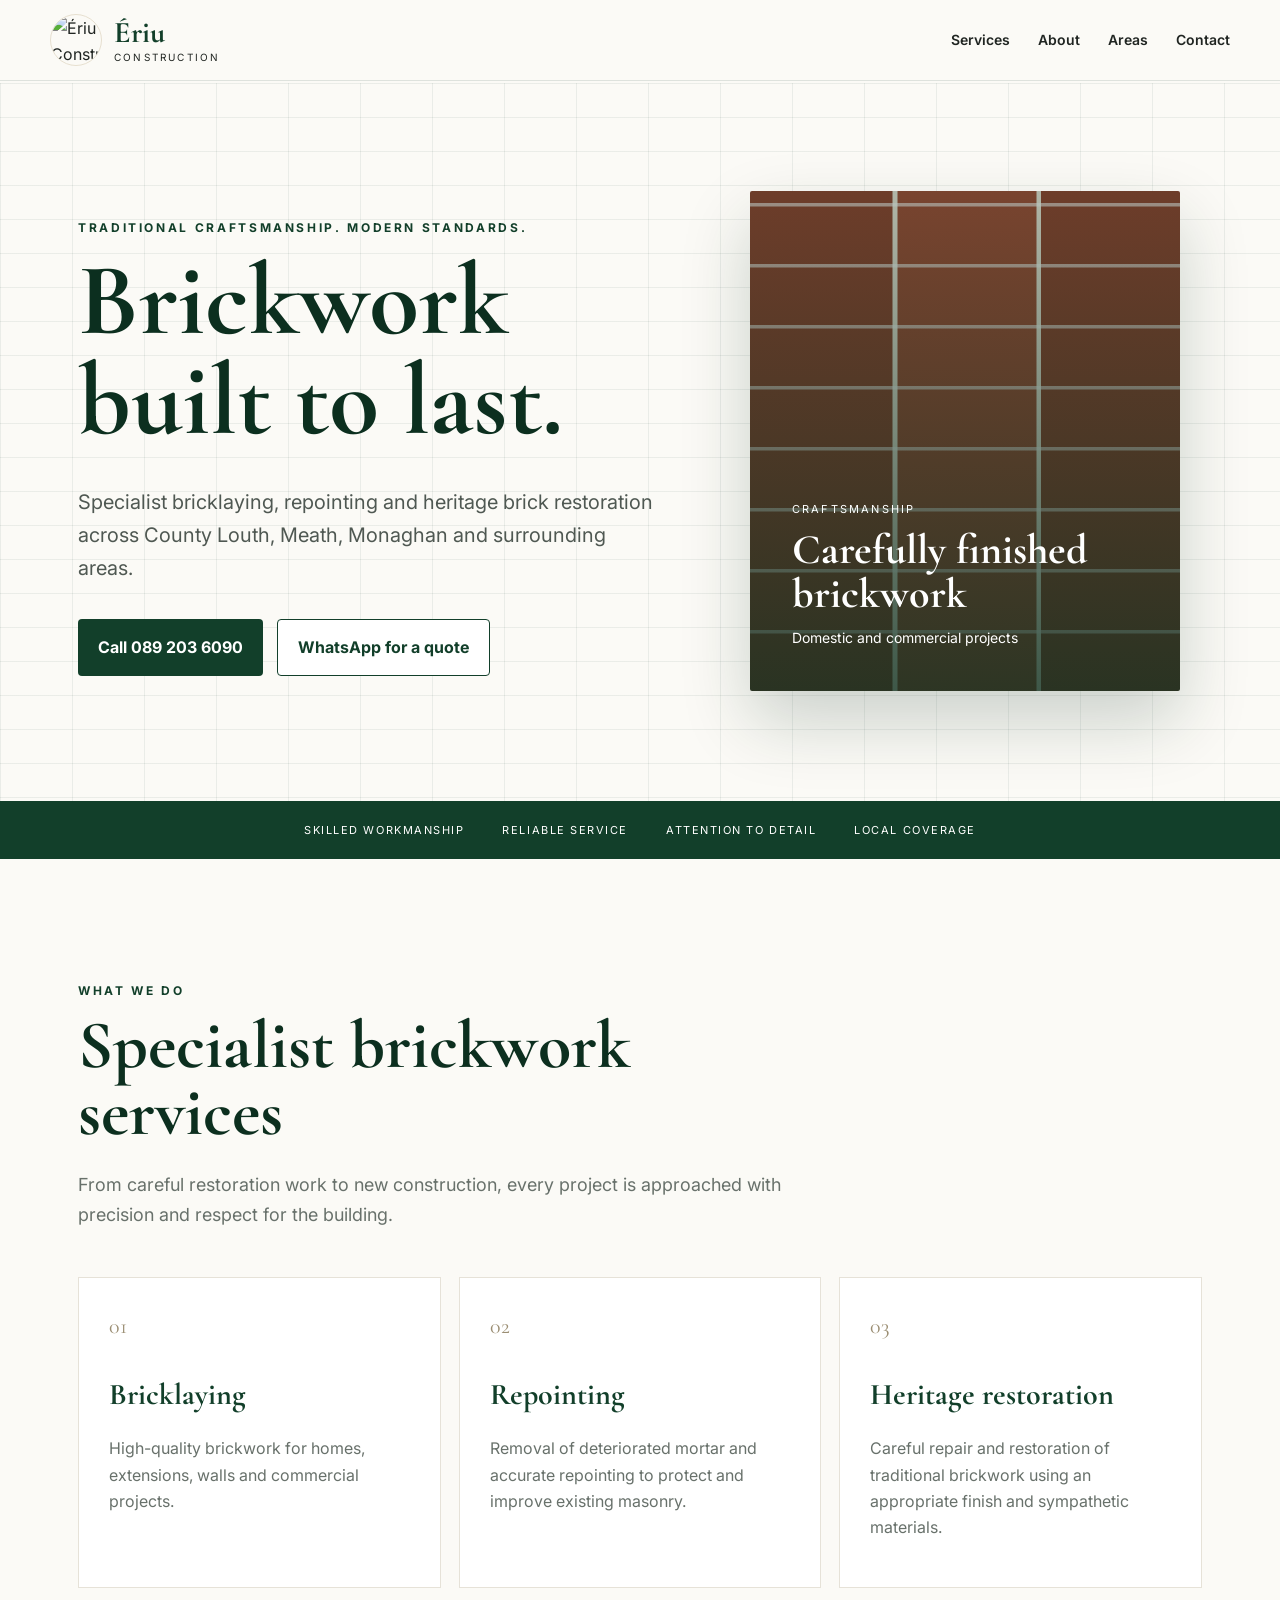
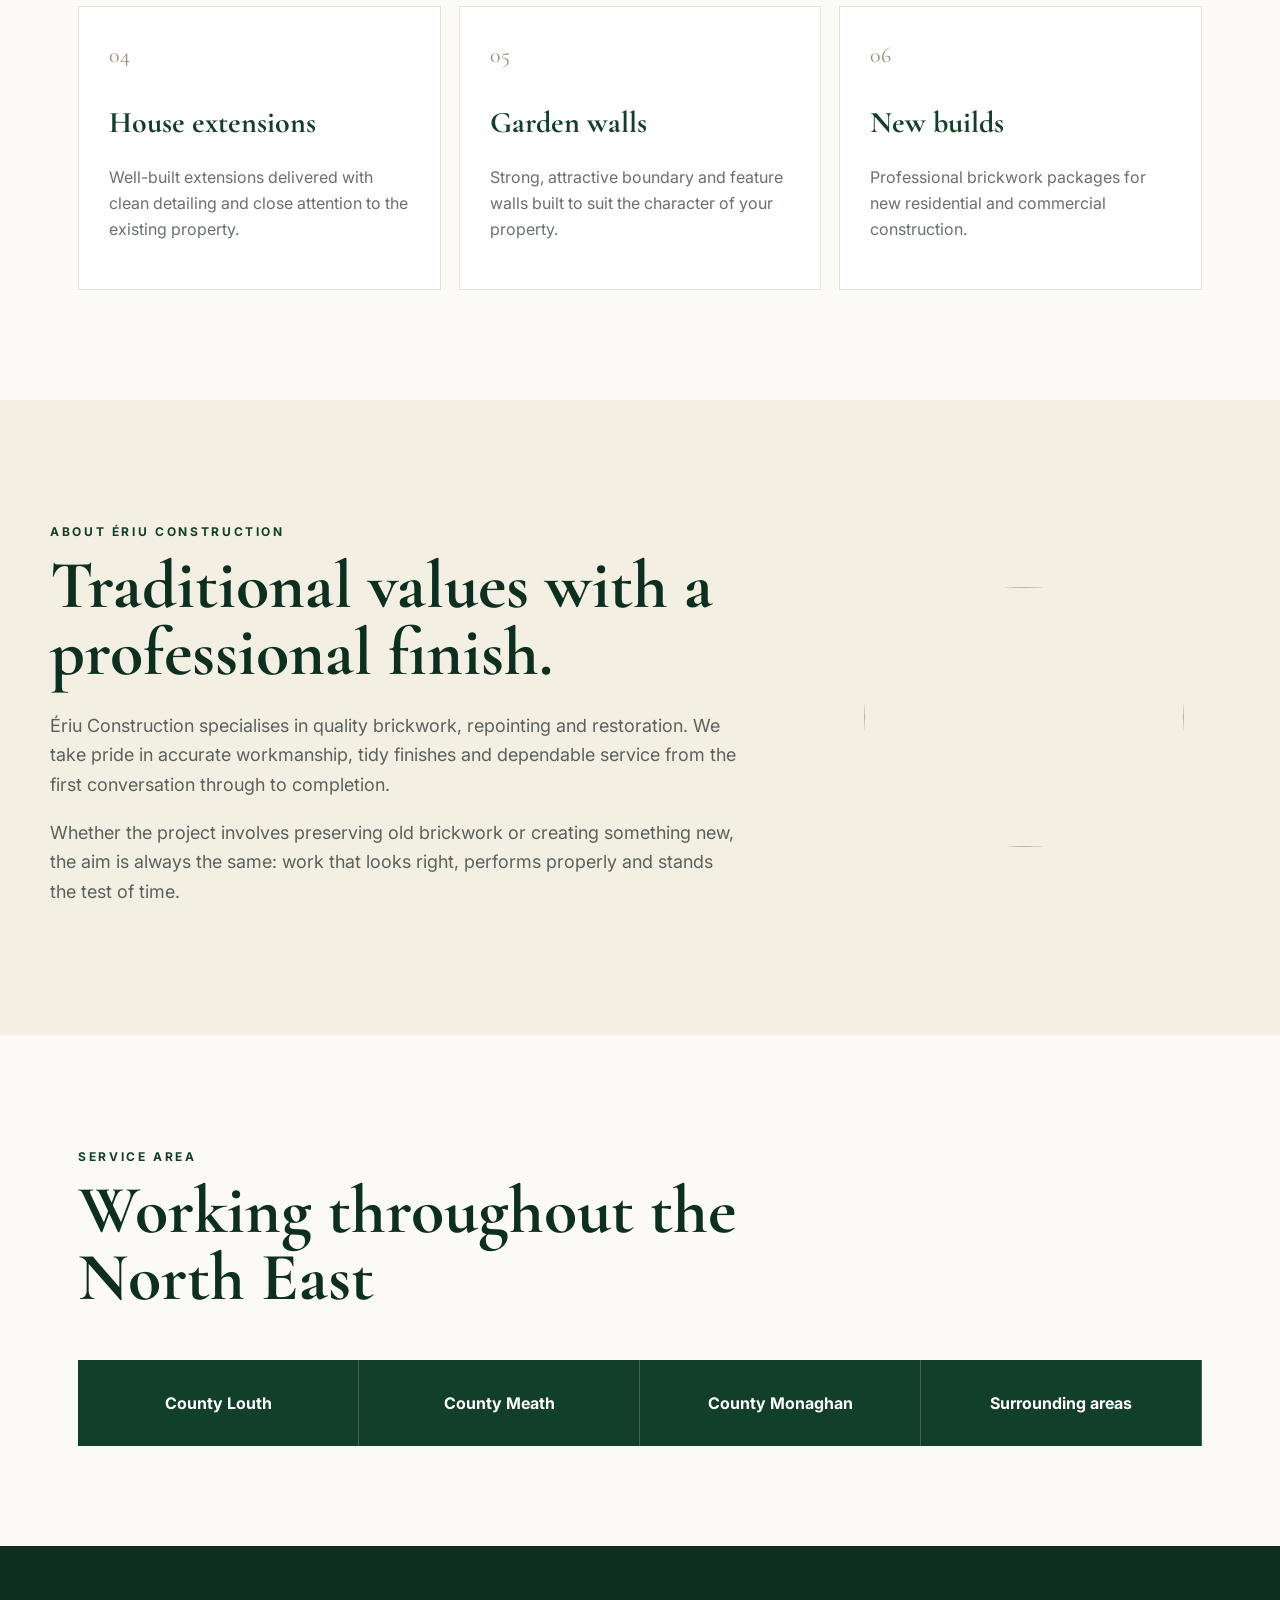
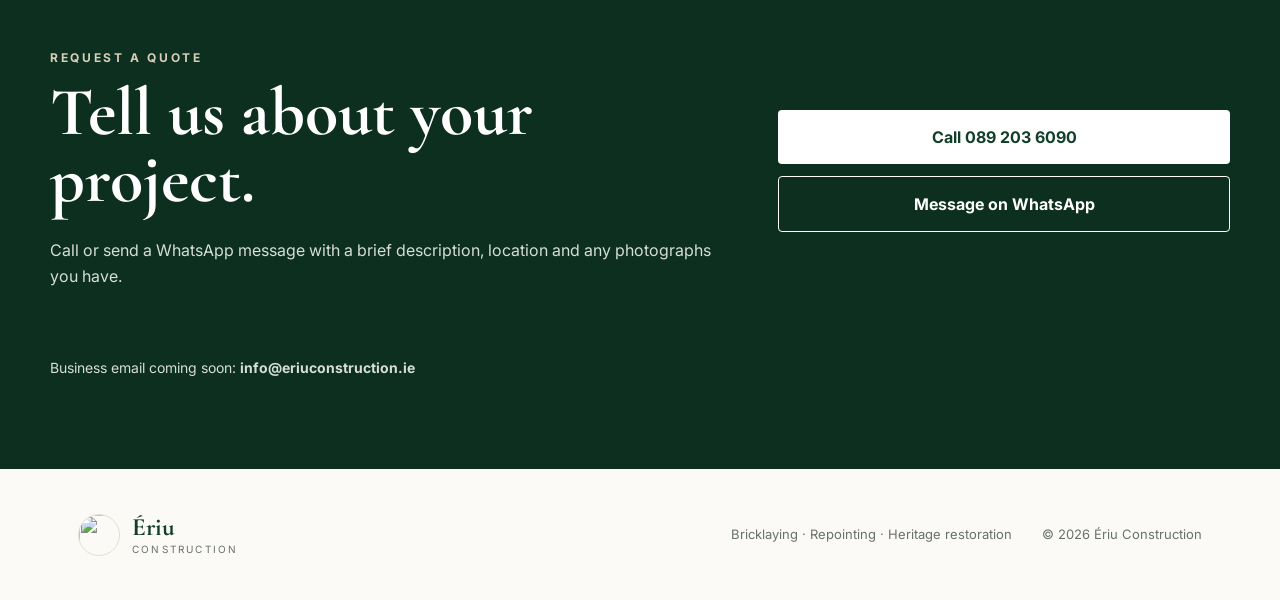
==== index.html @ cddb8277 "Add files via upload" ====
<!doctype html>
<html lang="en-IE">
<head>
  <meta charset="utf-8">
  <meta name="viewport" content="width=device-width, initial-scale=1">
  <title>Ériu Construction | Bricklaying, Repointing & Heritage Restoration</title>
  <meta name="description" content="Ériu Construction provides professional bricklaying, repointing, heritage brick restoration, house extensions, garden walls and new builds across County Louth, Meath, Monaghan and surrounding areas.">
  <meta name="theme-color" content="#123f2a">
  <link rel="preconnect" href="https://fonts.googleapis.com">
  <link rel="preconnect" href="https://fonts.gstatic.com" crossorigin>
  <link href="https://fonts.googleapis.com/css2?family=Cormorant+Garamond:wght@600;700&family=Inter:wght@400;500;600;700&display=swap" rel="stylesheet">
  <link rel="stylesheet" href="styles.css">
</head>
<body>
  <header class="site-header">
    <a class="brand" href="#top" aria-label="Ériu Construction home">
      <img src="assets/eriu-emblem.jpg" alt="Ériu Construction emblem">
      <span><strong>Ériu</strong><small>Construction</small></span>
    </a>
    <button class="menu-button" aria-expanded="false" aria-controls="site-nav">Menu</button>
    <nav id="site-nav">
      <a href="#services">Services</a>
      <a href="#about">About</a>
      <a href="#areas">Areas</a>
      <a href="#contact">Contact</a>
    </nav>
  </header>

  <main id="top">
    <section class="hero">
      <div class="hero-content">
        <p class="eyebrow">Traditional craftsmanship. Modern standards.</p>
        <h1>Brickwork built to last.</h1>
        <p class="lead">Specialist bricklaying, repointing and heritage brick restoration across County Louth, Meath, Monaghan and surrounding areas.</p>
        <div class="hero-actions">
          <a class="button primary" href="tel:+353892036090">Call 089 203 6090</a>
          <a class="button secondary" href="https://wa.me/353892036090?text=Hello%20%C3%89riu%20Construction%2C%20I%27d%20like%20to%20request%20a%20quote." target="_blank" rel="noopener">WhatsApp for a quote</a>
        </div>
      </div>
      <div class="hero-panel" aria-hidden="true">
        <div class="brick-card">
          <span>Craftsmanship</span>
          <strong>Carefully finished brickwork</strong>
          <small>Domestic and commercial projects</small>
        </div>
      </div>
    </section>

    <section class="trust-strip" aria-label="Key qualities">
      <span>Skilled workmanship</span>
      <span>Reliable service</span>
      <span>Attention to detail</span>
      <span>Local coverage</span>
    </section>

    <section class="section" id="services">
      <div class="section-heading">
        <p class="eyebrow">What we do</p>
        <h2>Specialist brickwork services</h2>
        <p>From careful restoration work to new construction, every project is approached with precision and respect for the building.</p>
      </div>

      <div class="services-grid">
        <article><span>01</span><h3>Bricklaying</h3><p>High-quality brickwork for homes, extensions, walls and commercial projects.</p></article>
        <article><span>02</span><h3>Repointing</h3><p>Removal of deteriorated mortar and accurate repointing to protect and improve existing masonry.</p></article>
        <article><span>03</span><h3>Heritage restoration</h3><p>Careful repair and restoration of traditional brickwork using an appropriate finish and sympathetic materials.</p></article>
        <article><span>04</span><h3>House extensions</h3><p>Well-built extensions delivered with clean detailing and close attention to the existing property.</p></article>
        <article><span>05</span><h3>Garden walls</h3><p>Strong, attractive boundary and feature walls built to suit the character of your property.</p></article>
        <article><span>06</span><h3>New builds</h3><p>Professional brickwork packages for new residential and commercial construction.</p></article>
      </div>
    </section>

    <section class="feature-section" id="about">
      <div class="feature-copy">
        <p class="eyebrow">About Ériu Construction</p>
        <h2>Traditional values with a professional finish.</h2>
        <p>Ériu Construction specialises in quality brickwork, repointing and restoration. We take pride in accurate workmanship, tidy finishes and dependable service from the first conversation through to completion.</p>
        <p>Whether the project involves preserving old brickwork or creating something new, the aim is always the same: work that looks right, performs properly and stands the test of time.</p>
      </div>
      <div class="feature-mark">
        <img src="assets/eriu-emblem.jpg" alt="">
      </div>
    </section>

    <section class="section area-section" id="areas">
      <div class="section-heading">
        <p class="eyebrow">Service area</p>
        <h2>Working throughout the North East</h2>
      </div>
      <div class="area-card">
        <strong>County Louth</strong>
        <strong>County Meath</strong>
        <strong>County Monaghan</strong>
        <strong>Surrounding areas</strong>
      </div>
    </section>

    <section class="contact-section" id="contact">
      <div>
        <p class="eyebrow">Request a quote</p>
        <h2>Tell us about your project.</h2>
        <p>Call or send a WhatsApp message with a brief description, location and any photographs you have.</p>
      </div>
      <div class="contact-actions">
        <a class="button light" href="tel:+353892036090">Call 089 203 6090</a>
        <a class="button outline-light" href="https://wa.me/353892036090?text=Hello%20%C3%89riu%20Construction%2C%20I%27d%20like%20to%20request%20a%20quote." target="_blank" rel="noopener">Message on WhatsApp</a>
      </div>
      <p class="email-note">Business email coming soon: <strong>info@eriuconstruction.ie</strong></p>
    </section>
  </main>

  <footer>
    <div class="brand footer-brand">
      <img src="assets/eriu-emblem.jpg" alt="">
      <span><strong>Ériu</strong><small>Construction</small></span>
    </div>
    <p>Bricklaying · Repointing · Heritage restoration</p>
    <p>© <span id="year"></span> Ériu Construction</p>
  </footer>

  <script src="script.js"></script>
</body>
</html>
---- styles.css ----
*{box-sizing:border-box}
:root{
  --green:#123f2a;
  --green-2:#0c2f1f;
  --cream:#f3efe3;
  --cream-2:#e6dfcf;
  --charcoal:#202522;
  --muted:#68716b;
  --white:#fff;
  --max:1180px;
}
html{scroll-behavior:smooth}
body{margin:0;font-family:Inter,Arial,sans-serif;color:var(--charcoal);background:#fbfaf6;line-height:1.65}
a{color:inherit}
img{max-width:100%;display:block}
.site-header{position:sticky;top:0;z-index:20;display:flex;align-items:center;justify-content:space-between;padding:14px max(22px,calc((100vw - var(--max))/2));background:rgba(251,250,246,.95);backdrop-filter:blur(10px);border-bottom:1px solid rgba(18,63,42,.12)}
.brand{display:flex;align-items:center;gap:12px;text-decoration:none}
.brand img{width:52px;height:52px;border-radius:50%;object-fit:cover;border:1px solid var(--cream-2)}
.brand span{display:flex;flex-direction:column;line-height:1}
.brand strong{font-family:"Cormorant Garamond",serif;font-size:30px;color:var(--green)}
.brand small{text-transform:uppercase;letter-spacing:.22em;font-size:10px;margin-top:4px}
nav{display:flex;gap:28px}
nav a{text-decoration:none;font-weight:600;font-size:14px}
nav a:hover{color:var(--green)}
.menu-button{display:none;border:1px solid rgba(18,63,42,.25);background:transparent;padding:10px 13px;border-radius:8px}
.hero{max-width:var(--max);margin:0 auto;min-height:720px;padding:90px 28px;display:grid;grid-template-columns:1.1fr .9fr;gap:70px;align-items:center}
.hero:before{content:"";position:absolute;inset:83px 0 auto 0;height:720px;z-index:-2;background:
linear-gradient(90deg,rgba(18,63,42,.07) 1px,transparent 1px),
linear-gradient(rgba(18,63,42,.07) 1px,transparent 1px);
background-size:72px 34px}
.hero h1,.section h2,.feature-section h2,.contact-section h2{font-family:"Cormorant Garamond",serif;line-height:.98;margin:.1em 0 .35em}
.hero h1{font-size:clamp(58px,8vw,104px);max-width:720px;color:var(--green-2)}
.eyebrow{text-transform:uppercase;letter-spacing:.22em;font-size:12px;font-weight:700;color:var(--green)}
.lead{font-size:20px;max-width:650px;color:#4f5852}
.hero-actions{display:flex;gap:14px;flex-wrap:wrap;margin-top:34px}
.button{display:inline-flex;align-items:center;justify-content:center;text-decoration:none;padding:14px 20px;border-radius:4px;font-weight:700;transition:.2s ease}
.primary{background:var(--green);color:white}
.primary:hover{background:var(--green-2);transform:translateY(-1px)}
.secondary{border:1px solid var(--green);color:var(--green);background:#fff}
.secondary:hover{background:var(--cream)}
.hero-panel{display:flex;justify-content:center}
.brick-card{width:min(430px,100%);min-height:500px;padding:42px;display:flex;flex-direction:column;justify-content:flex-end;color:white;border-radius:2px;background:
linear-gradient(rgba(12,47,31,.28),rgba(12,47,31,.78)),
repeating-linear-gradient(0deg,transparent 0 57px,rgba(255,255,255,.6) 58px 61px),
repeating-linear-gradient(90deg,#93422e 0 142px,#f0eadc 143px 147px,#a34c35 148px 286px,#f0eadc 287px 291px);
box-shadow:0 30px 70px rgba(12,47,31,.2)}
.brick-card span{text-transform:uppercase;letter-spacing:.2em;font-size:11px}
.brick-card strong{font-family:"Cormorant Garamond",serif;font-size:42px;line-height:1.05;margin:10px 0}
.brick-card small{font-size:14px}
.trust-strip{display:flex;justify-content:center;gap:38px;flex-wrap:wrap;padding:20px;background:var(--green);color:white;text-transform:uppercase;letter-spacing:.14em;font-size:11px}
.section{max-width:var(--max);margin:0 auto;padding:110px 28px}
.section-heading{max-width:760px;margin-bottom:48px}
.section h2,.feature-section h2,.contact-section h2{font-size:clamp(42px,6vw,68px);color:var(--green-2)}
.section-heading>p:last-child{font-size:18px;color:var(--muted)}
.services-grid{display:grid;grid-template-columns:repeat(3,1fr);gap:18px}
.services-grid article{background:white;border:1px solid #e6e2d8;padding:30px;min-height:250px}
.services-grid span{font-family:"Cormorant Garamond",serif;color:#9b8e73;font-size:22px}
.services-grid h3{font-family:"Cormorant Garamond",serif;font-size:30px;margin:25px 0 8px;color:var(--green)}
.services-grid p{color:var(--muted)}
.feature-section{background:var(--cream);padding:110px max(28px,calc((100vw - var(--max))/2));display:grid;grid-template-columns:1.25fr .75fr;gap:80px;align-items:center}
.feature-copy p:not(.eyebrow){font-size:18px;color:#59625c}
.feature-mark{display:flex;justify-content:center}
.feature-mark img{width:320px;height:260px;object-fit:cover;border-radius:50%;mix-blend-mode:multiply}
.area-section{padding-top:100px;padding-bottom:100px}
.area-card{display:grid;grid-template-columns:repeat(4,1fr);background:var(--green);color:white}
.area-card strong{padding:30px;border-right:1px solid rgba(255,255,255,.2);text-align:center}
.contact-section{background:var(--green-2);color:white;padding:90px max(28px,calc((100vw - var(--max))/2));display:grid;grid-template-columns:1.2fr .8fr;gap:50px;align-items:center}
.contact-section .eyebrow{color:#d7cdb8}
.contact-section h2{color:white}
.contact-section p{max-width:680px;color:#d7ddd9}
.contact-actions{display:flex;flex-direction:column;gap:12px}
.light{background:white;color:var(--green)}
.outline-light{border:1px solid white;color:white}
.email-note{grid-column:1/-1;font-size:14px;margin:0}
footer{max-width:var(--max);margin:0 auto;padding:42px 28px;display:grid;grid-template-columns:1fr auto auto;gap:30px;align-items:center;font-size:13px;color:var(--muted)}
.footer-brand img{width:42px;height:42px}.footer-brand strong{font-size:25px}
@media(max-width:850px){
  nav{display:none;position:absolute;top:81px;left:0;right:0;background:#fbfaf6;padding:22px;flex-direction:column;border-bottom:1px solid #ddd}
  nav.open{display:flex}.menu-button{display:block}
  .hero{grid-template-columns:1fr;min-height:auto;padding-top:65px}.hero-panel{justify-content:flex-start}
  .brick-card{min-height:420px}
  .services-grid{grid-template-columns:1fr 1fr}
  .feature-section{grid-template-columns:1fr}
  .area-card{grid-template-columns:1fr 1fr}
  .contact-section{grid-template-columns:1fr}
  footer{grid-template-columns:1fr}
}
@media(max-width:560px){
  .hero{padding:55px 20px 75px}.hero h1{font-size:62px}
  .hero-actions{flex-direction:column}.button{width:100%}
  .section{padding:80px 20px}.services-grid{grid-template-columns:1fr}
  .feature-section{padding:80px 20px}.area-card{grid-template-columns:1fr}
  .area-card strong{border-right:0;border-bottom:1px solid rgba(255,255,255,.2)}
  .contact-section{padding:75px 20px}
  .site-header{padding-left:16px;padding-right:16px}
}
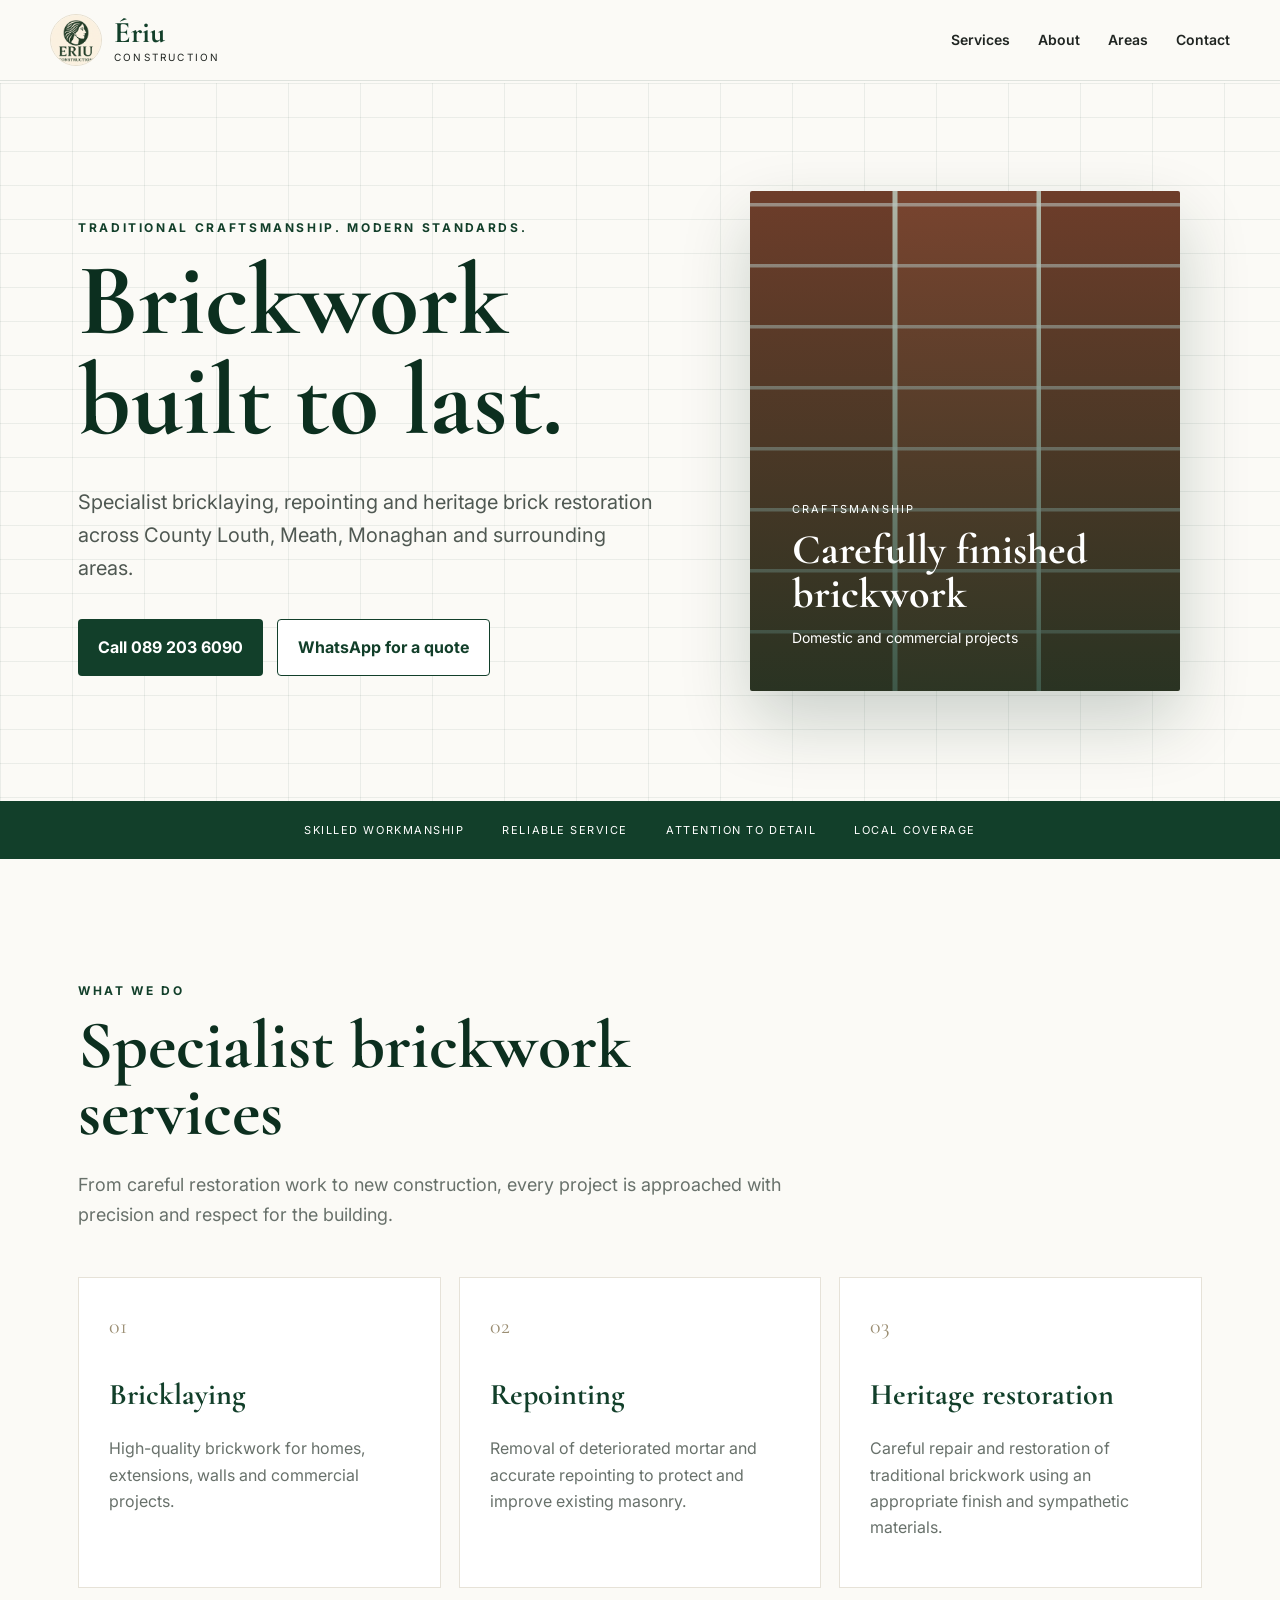
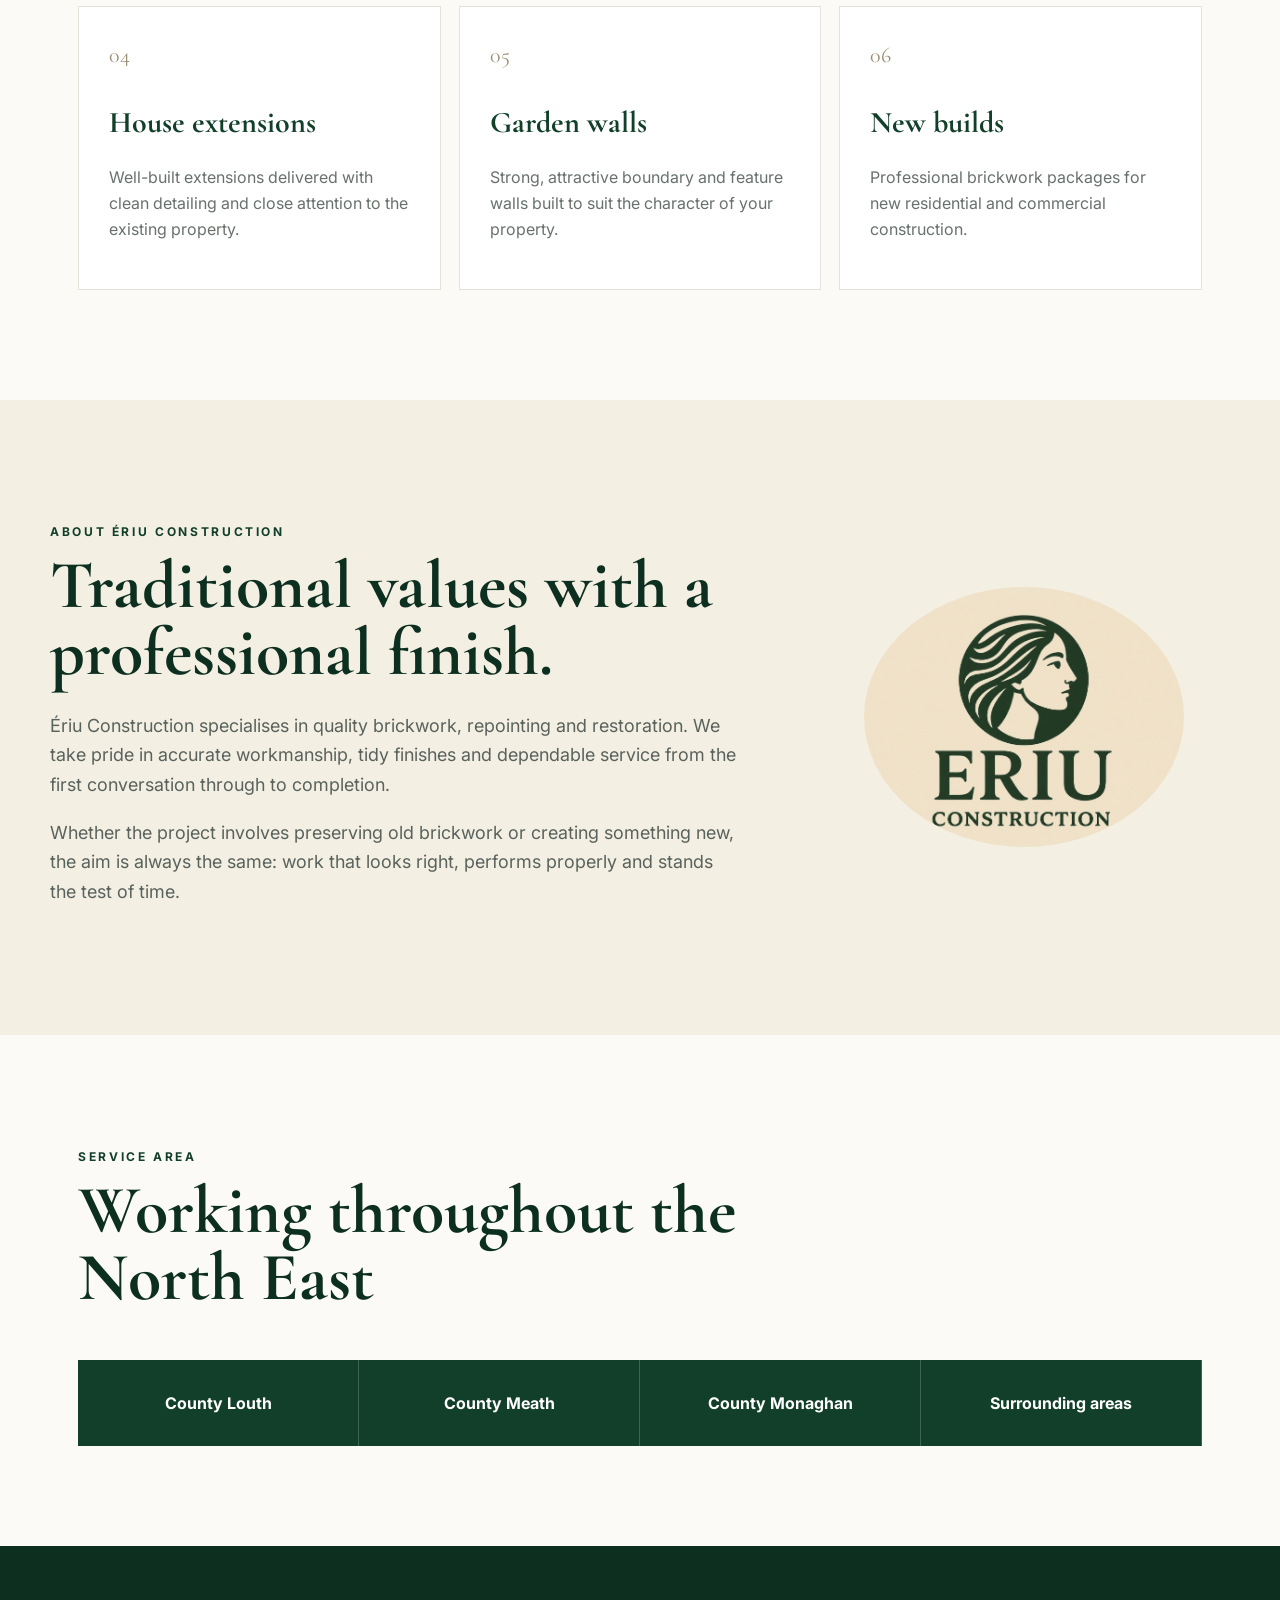
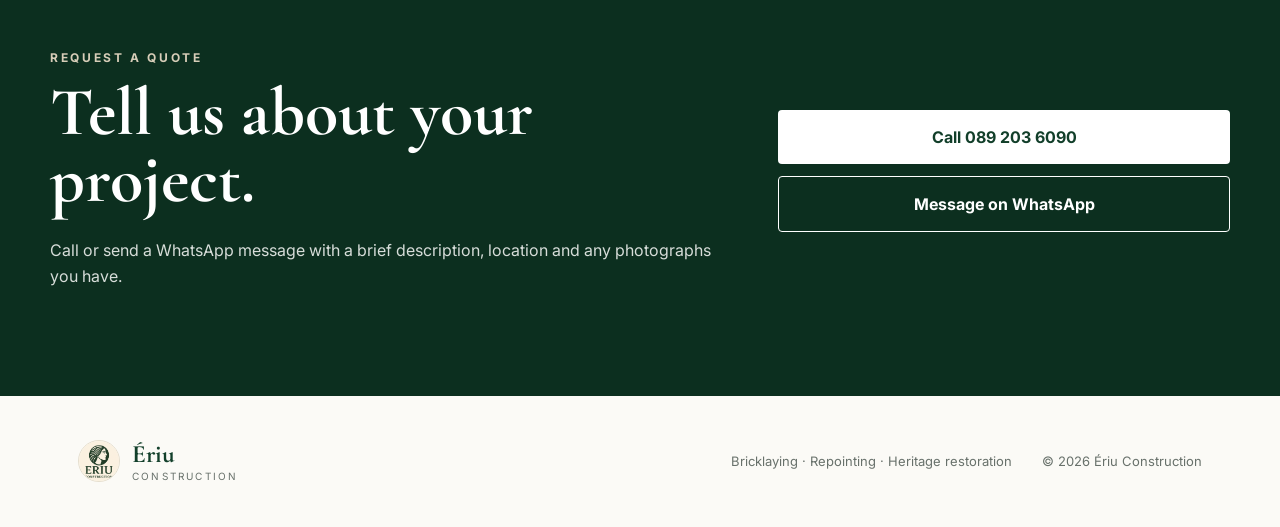
==== commit 328b2688: "Add files via upload" ====
--- a/index.html
+++ b/index.html
@@ -105,7 +105,6 @@
         <a class="button light" href="tel:+353892036090">Call 089 203 6090</a>
         <a class="button outline-light" href="https://wa.me/353892036090?text=Hello%20%C3%89riu%20Construction%2C%20I%27d%20like%20to%20request%20a%20quote." target="_blank" rel="noopener">Message on WhatsApp</a>
       </div>
-      <p class="email-note">Business email coming soon: <strong>info@eriuconstruction.ie</strong></p>
     </section>
   </main>
 
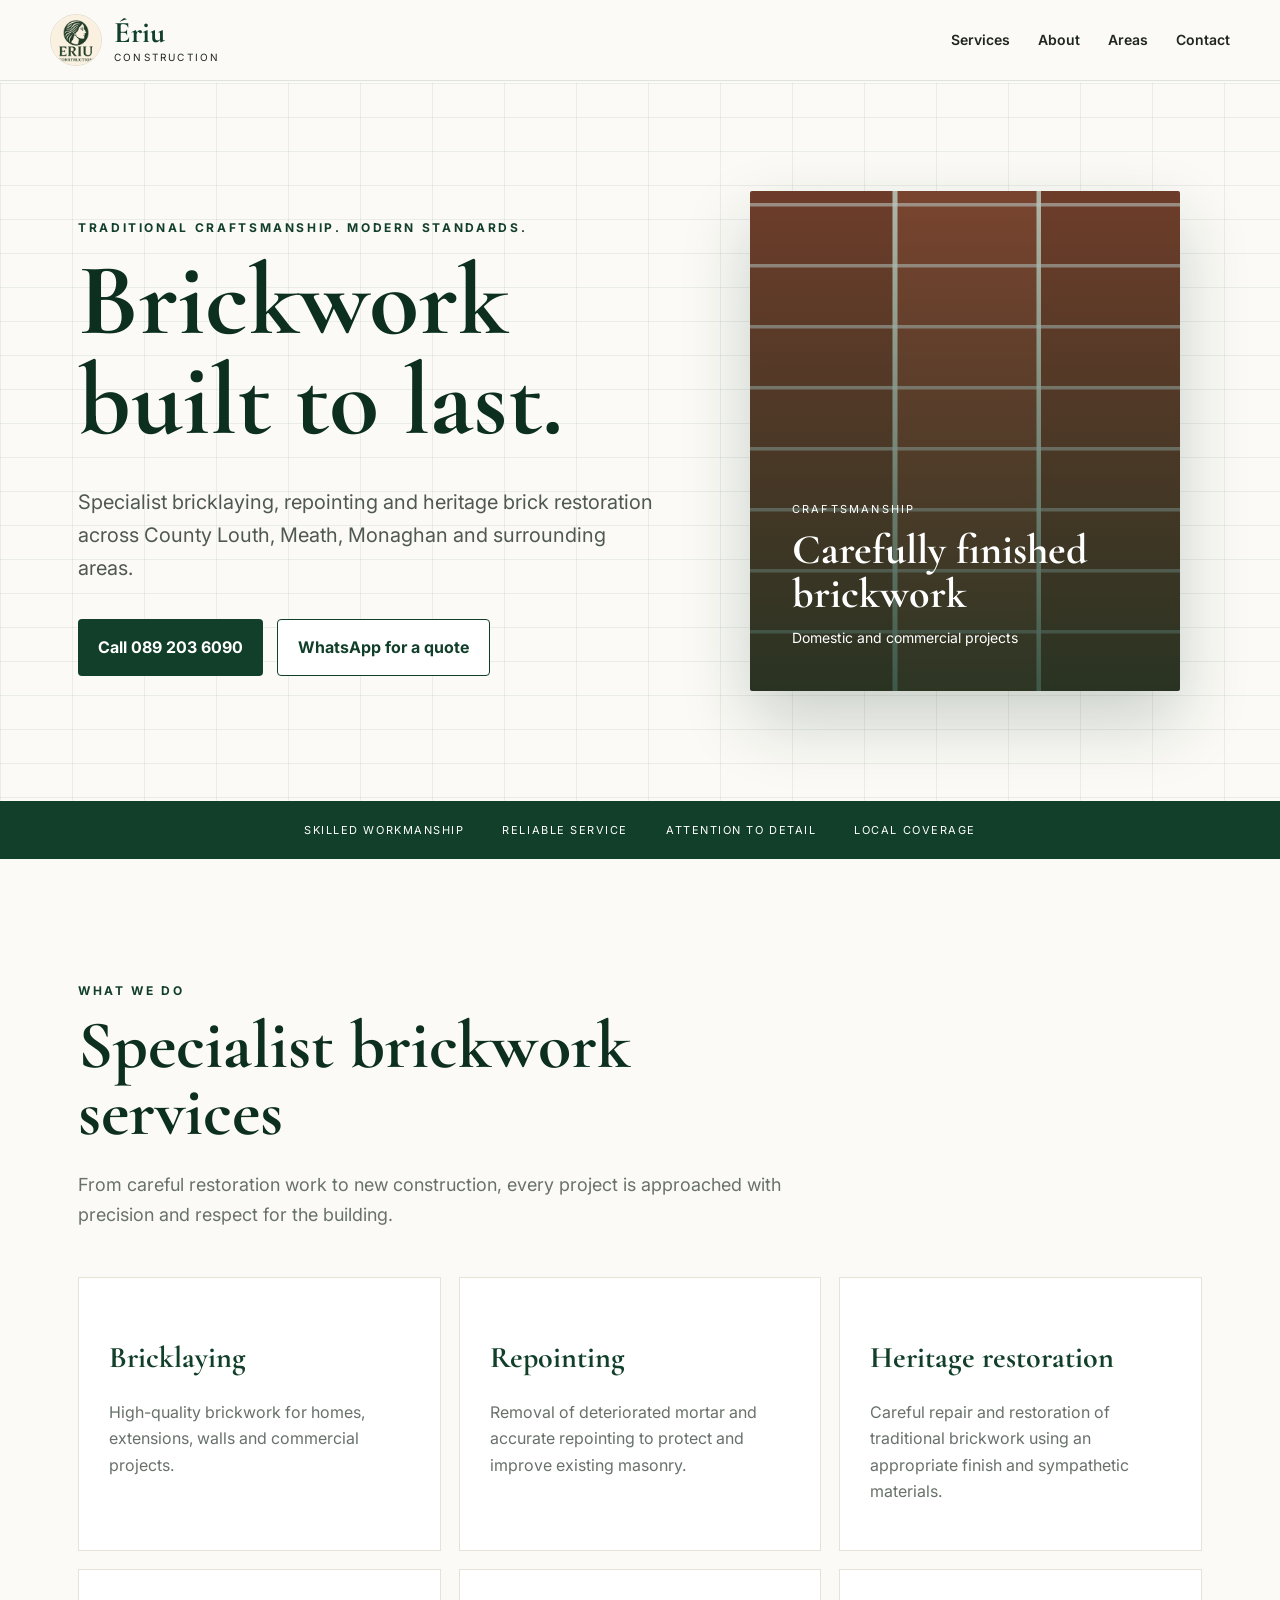
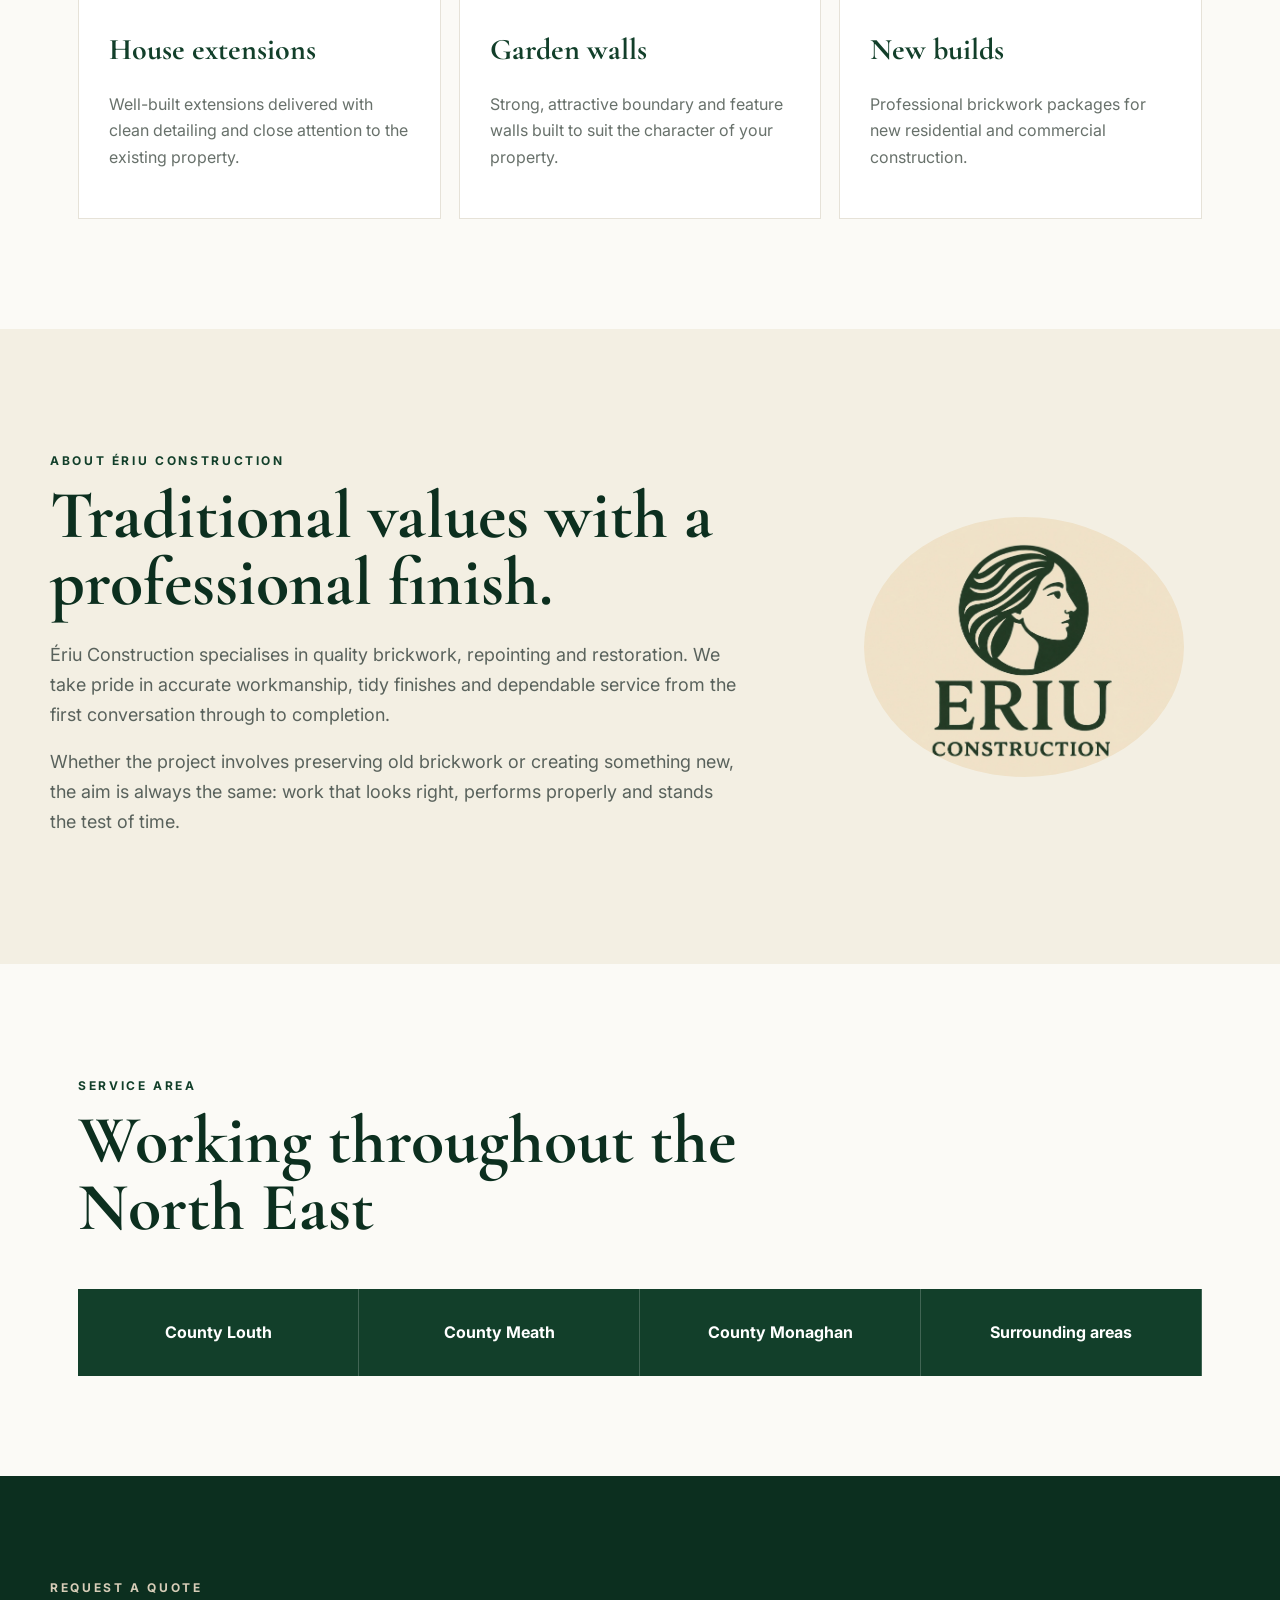
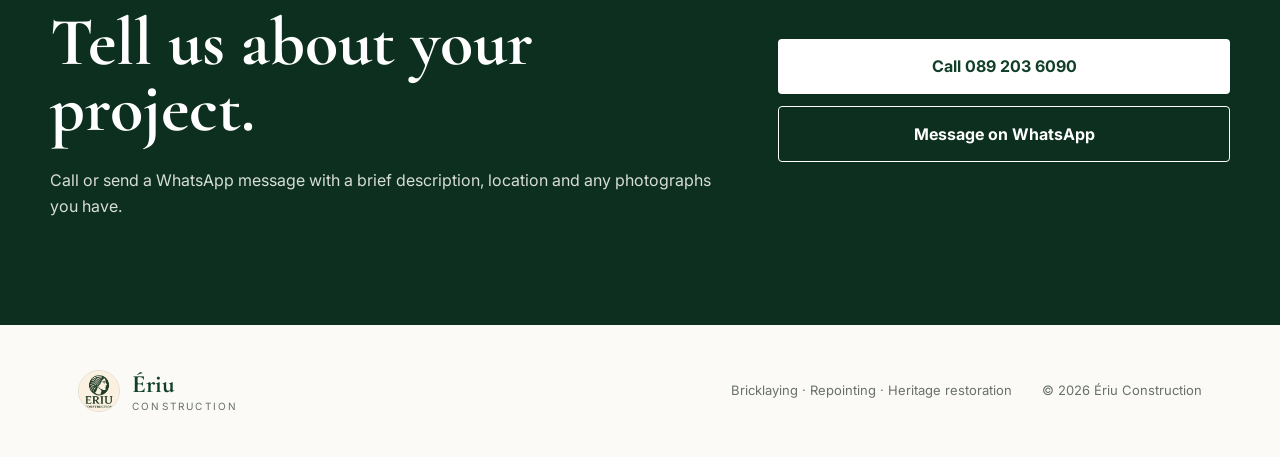
==== commit 5fd720e3: "Add files via upload" ====
--- a/index.html
+++ b/index.html
@@ -61,12 +61,12 @@
       </div>
 
       <div class="services-grid">
-        <article><span>01</span><h3>Bricklaying</h3><p>High-quality brickwork for homes, extensions, walls and commercial projects.</p></article>
-        <article><span>02</span><h3>Repointing</h3><p>Removal of deteriorated mortar and accurate repointing to protect and improve existing masonry.</p></article>
-        <article><span>03</span><h3>Heritage restoration</h3><p>Careful repair and restoration of traditional brickwork using an appropriate finish and sympathetic materials.</p></article>
-        <article><span>04</span><h3>House extensions</h3><p>Well-built extensions delivered with clean detailing and close attention to the existing property.</p></article>
-        <article><span>05</span><h3>Garden walls</h3><p>Strong, attractive boundary and feature walls built to suit the character of your property.</p></article>
-        <article><span>06</span><h3>New builds</h3><p>Professional brickwork packages for new residential and commercial construction.</p></article>
+        <article><h3>Bricklaying</h3><p>High-quality brickwork for homes, extensions, walls and commercial projects.</p></article>
+        <article><h3>Repointing</h3><p>Removal of deteriorated mortar and accurate repointing to protect and improve existing masonry.</p></article>
+        <article><h3>Heritage restoration</h3><p>Careful repair and restoration of traditional brickwork using an appropriate finish and sympathetic materials.</p></article>
+        <article><h3>House extensions</h3><p>Well-built extensions delivered with clean detailing and close attention to the existing property.</p></article>
+        <article><h3>Garden walls</h3><p>Strong, attractive boundary and feature walls built to suit the character of your property.</p></article>
+        <article><h3>New builds</h3><p>Professional brickwork packages for new residential and commercial construction.</p></article>
       </div>
     </section>
 
